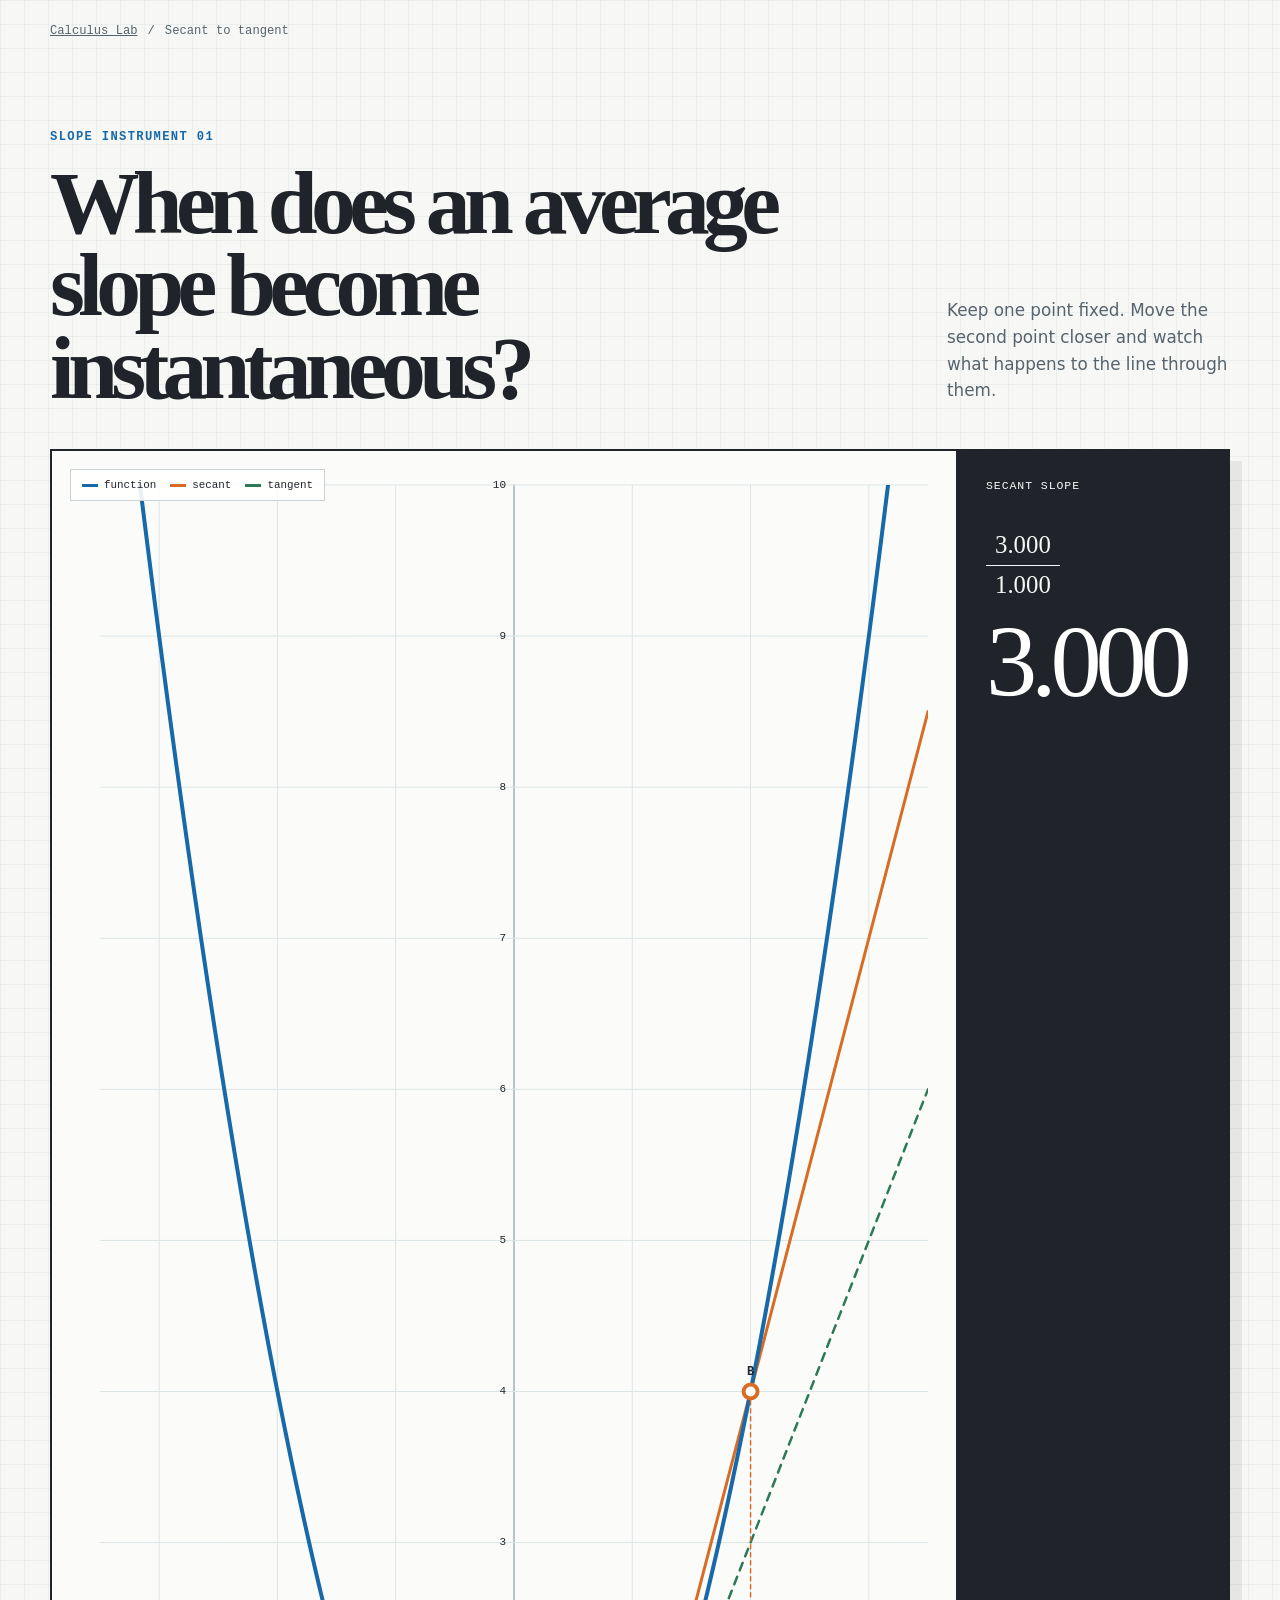
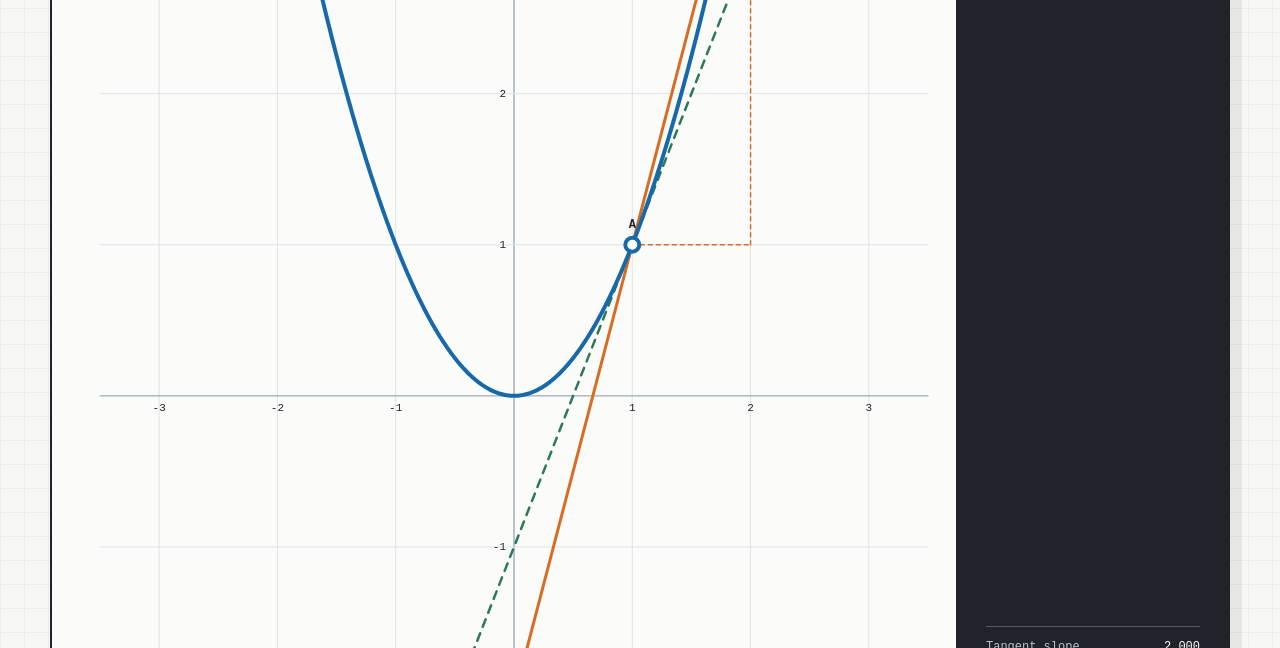
==== demos/secant-to-tangent/index.html @ 3c418625 "Add secant-to-tangent calculus demo" ====
<!doctype html>
<html lang="en">
  <head>
    <meta charset="utf-8">
    <meta name="viewport" content="width=device-width, initial-scale=1">
    <meta
      name="description"
      content="Explore how a secant slope approaches a tangent slope."
    >
    <title>From secant to tangent · Calculus Lab</title>
    <link rel="stylesheet" href="../../styles.css">
    <link rel="stylesheet" href="./demo.css">
    <script src="./demo.js" defer></script>
  </head>
  <body>
    <main class="lab-shell">
      <nav class="lab-nav" aria-label="Breadcrumb">
        <a href="../../">Calculus Lab</a>
        <span aria-hidden="true">/</span>
        <span>Secant to tangent</span>
      </nav>

      <header class="lab-header">
        <div>
          <p class="eyebrow">Slope instrument 01</p>
          <h1>When does an average slope become instantaneous?</h1>
        </div>
        <p>
          Keep one point fixed. Move the second point closer and watch what
          happens to the line through them.
        </p>
      </header>

      <section class="instrument" aria-label="Interactive secant slope graph">
        <div class="graph-panel">
          <canvas
            id="graph"
            role="img"
            aria-label="A coordinate graph showing a function, two points, a secant line, and a tangent line."
          ></canvas>
          <div class="graph-legend" aria-hidden="true">
            <span><i class="function-key"></i> function</span>
            <span><i class="secant-key"></i> secant</span>
            <span><i class="tangent-key"></i> tangent</span>
          </div>
        </div>

        <div class="readout-panel">
          <p class="readout-label">Secant slope</p>
          <div class="slope-fraction" aria-hidden="true">
            <span id="delta-y">Δy</span>
            <span id="delta-x">Δx</span>
          </div>
          <output id="secant-slope" class="slope-value" aria-live="polite">—</output>
          <dl class="measurements">
            <div>
              <dt>Tangent slope</dt>
              <dd id="tangent-slope">—</dd>
            </div>
            <div>
              <dt>Difference</dt>
              <dd id="slope-difference">—</dd>
            </div>
          </dl>
        </div>
      </section>

      <section class="controls" aria-labelledby="controls-heading">
        <div class="section-heading">
          <h2 id="controls-heading">Controls</h2>
          <button id="guidance-toggle" class="text-button" type="button" aria-pressed="false">
            Hide guidance
          </button>
        </div>

        <div class="control-grid">
          <label class="field">
            <span>Function</span>
            <select id="function-select">
              <option value="quadratic">f(x) = x²</option>
              <option value="cubic">f(x) = x³ − x</option>
              <option value="sine">f(x) = sin(x)</option>
            </select>
          </label>

          <label class="field range-field">
            <span>
              Fixed point
              <output id="fixed-point-value" for="fixed-point">a = 1.00</output>
            </span>
            <input id="fixed-point" type="range" min="-1.5" max="1.5" step="0.05" value="1">
          </label>

          <label class="field range-field">
            <span>
              Point separation
              <output id="gap-value" for="gap">Δx = 1.00</output>
            </span>
            <input id="gap" type="range" min="0.05" max="1" step="0.05" value="1">
          </label>

          <fieldset class="field side-field">
            <legend>Approach from</legend>
            <div class="segmented-control">
              <label>
                <input type="radio" name="side" value="-1">
                <span>Left</span>
              </label>
              <label>
                <input type="radio" name="side" value="1" checked>
                <span>Right</span>
              </label>
            </div>
          </fieldset>
        </div>
      </section>

      <section id="guidance" class="guidance" aria-labelledby="guidance-heading">
        <div class="section-heading">
          <h2 id="guidance-heading">What should I notice?</h2>
        </div>
        <div class="guidance-grid">
          <article>
            <span class="prompt-mark" aria-hidden="true">?</span>
            <h3>Predict first</h3>
            <p>
              Before moving the points together, will the secant slope increase,
              decrease, or stay unchanged?
            </p>
          </article>
          <article>
            <span class="prompt-mark" aria-hidden="true">→</span>
            <h3>Track the difference</h3>
            <p>
              Move <strong>Δx</strong> toward zero. Compare the orange secant
              slope with the green tangent slope.
            </p>
          </article>
          <article>
            <span class="prompt-mark" aria-hidden="true">±</span>
            <h3>Try both sides</h3>
            <p>
              Does approaching from the left lead to the same slope as
              approaching from the right?
            </p>
          </article>
        </div>
      </section>

      <section class="paper-prompt" aria-labelledby="paper-heading">
        <p class="eyebrow">Take it to paper</p>
        <h2 id="paper-heading">
          Write the secant slope using
          <span id="paper-function">f(x) = x²</span>.
        </h2>
        <p>
          Simplify the expression, then describe what value it approaches as
          Δx approaches zero.
        </p>
      </section>

      <noscript>
        <p class="noscript-note">
          This demonstration requires JavaScript. On paper, choose two points
          \(a\) and \(a+h\), calculate
          \([f(a+h)-f(a)]/h\), and examine the result as \(h\) gets closer to
          zero.
        </p>
      </noscript>
    </main>
  </body>
</html>
---- styles.css ----
:root {
  color-scheme: light;
  --graphite: #20242a;
  --paper: #f7f8f5;
  --paper-bright: #ffffff;
  --grid: #c9d4d8;
  --function-blue: #1769aa;
  --muted: #57636d;
  --display: "Cambria Math", Cambria, Georgia, serif;
  --body: Aptos, "Segoe UI", system-ui, sans-serif;
  --mono: "Cascadia Mono", "SFMono-Regular", Consolas, monospace;
  font-family: var(--body);
  color: var(--graphite);
  background: var(--paper);
}

* {
  box-sizing: border-box;
}

body {
  min-height: 100vh;
  margin: 0;
  background:
    linear-gradient(rgba(201, 212, 216, 0.27) 1px, transparent 1px),
    linear-gradient(90deg, rgba(201, 212, 216, 0.27) 1px, transparent 1px),
    var(--paper);
  background-size: 24px 24px;
}

a {
  color: inherit;
}

.site-shell {
  width: min(1040px, calc(100% - 40px));
  margin: 0 auto;
  padding: clamp(64px, 12vh, 124px) 0 72px;
}

.site-header {
  display: grid;
  grid-template-columns: minmax(0, 1.3fr) minmax(260px, 0.7fr);
  gap: 48px;
  align-items: end;
  margin-bottom: clamp(72px, 12vw, 128px);
}

.eyebrow {
  grid-column: 1 / -1;
  margin: 0 0 -22px;
  color: var(--function-blue);
  font-family: var(--mono);
  font-size: 0.76rem;
  font-weight: 700;
  letter-spacing: 0.11em;
  text-transform: uppercase;
}

h1,
h2,
p {
  margin-top: 0;
}

h1 {
  margin-bottom: 0;
  font-family: var(--display);
  font-size: clamp(4.5rem, 13vw, 9.5rem);
  font-weight: 600;
  line-height: 0.73;
  letter-spacing: -0.075em;
}

.intro {
  max-width: 390px;
  margin-bottom: 0;
  padding-bottom: 8px;
  color: var(--muted);
  font-size: clamp(1.08rem, 2.1vw, 1.3rem);
  line-height: 1.55;
}

.demo-index {
  border-top: 2px solid var(--graphite);
}

.section-heading {
  display: flex;
  justify-content: space-between;
  gap: 24px;
  padding: 18px 0 22px;
}

.section-heading h2,
.section-heading p {
  margin-bottom: 0;
  font-family: var(--mono);
  font-size: 0.76rem;
  letter-spacing: 0.08em;
  text-transform: uppercase;
}

.section-heading p {
  color: var(--muted);
  letter-spacing: 0;
  text-transform: none;
}

.demo-card {
  display: grid;
  grid-template-columns: 64px 1fr auto;
  gap: 24px;
  align-items: center;
  padding: clamp(24px, 5vw, 48px) 0;
  border-top: 1px solid var(--grid);
  border-bottom: 1px solid var(--grid);
  text-decoration: none;
  transition:
    color 160ms ease,
    padding 160ms ease;
}

.demo-card:hover {
  padding-right: 12px;
  color: var(--function-blue);
}

.demo-card:focus-visible {
  outline: 3px solid var(--function-blue);
  outline-offset: 8px;
}

.demo-number {
  align-self: start;
  padding-top: 7px;
  color: var(--function-blue);
  font-family: var(--mono);
  font-size: 0.8rem;
}

.demo-copy {
  display: grid;
  gap: 8px;
}

.demo-copy strong {
  font-family: var(--display);
  font-size: clamp(1.8rem, 4.4vw, 3.4rem);
  font-weight: 600;
  line-height: 1;
  letter-spacing: -0.035em;
}

.demo-copy span {
  color: var(--muted);
  line-height: 1.5;
}

.demo-arrow {
  font-family: var(--mono);
  font-size: 1.5rem;
}

@media (max-width: 680px) {
  .site-header {
    grid-template-columns: 1fr;
    gap: 28px;
  }

  .eyebrow {
    margin-bottom: -8px;
  }

  h1 {
    line-height: 0.8;
  }

  .demo-card {
    grid-template-columns: 36px 1fr auto;
    gap: 12px;
  }
}

@media (prefers-reduced-motion: reduce) {
  *,
  *::before,
  *::after {
    scroll-behavior: auto !important;
    transition-duration: 0.01ms !important;
  }
}
---- demos/secant-to-tangent/demo.css ----
:root {
  --secant-orange: #d96c24;
  --tangent-green: #2b7a55;
  --soft-blue: #e8f1f7;
}

.lab-shell {
  width: min(1180px, calc(100% - 32px));
  margin: 0 auto;
  padding: 24px 0 80px;
}

.lab-nav {
  display: flex;
  gap: 10px;
  margin-bottom: clamp(52px, 8vw, 92px);
  color: var(--muted);
  font-family: var(--mono);
  font-size: 0.76rem;
}

.lab-nav a:hover {
  color: var(--function-blue);
}

.lab-nav a:focus-visible,
button:focus-visible,
select:focus-visible,
input:focus-visible {
  outline: 3px solid var(--function-blue);
  outline-offset: 3px;
}

.lab-header {
  display: grid;
  grid-template-columns: minmax(0, 1.5fr) minmax(260px, 0.5fr);
  gap: 48px;
  align-items: end;
  margin-bottom: 40px;
}

.lab-header .eyebrow {
  display: block;
  margin: 0 0 18px;
}

.lab-header h1 {
  max-width: 850px;
  font-size: clamp(3rem, 7vw, 6.4rem);
  line-height: 0.92;
}

.lab-header > p {
  max-width: 360px;
  margin-bottom: 5px;
  color: var(--muted);
  font-size: 1.05rem;
  line-height: 1.6;
}

.instrument {
  display: grid;
  grid-template-columns: minmax(0, 1fr) 270px;
  min-height: 570px;
  border: 2px solid var(--graphite);
  background: var(--paper-bright);
  box-shadow: 12px 12px 0 rgba(32, 36, 42, 0.08);
}

.graph-panel {
  position: relative;
  min-width: 0;
  min-height: 480px;
  overflow: hidden;
  border-right: 2px solid var(--graphite);
  background: #fbfcfa;
}

#graph {
  display: block;
  width: 100%;
  height: 100%;
  min-height: 570px;
}

.graph-legend {
  position: absolute;
  top: 18px;
  left: 18px;
  display: flex;
  flex-wrap: wrap;
  gap: 14px;
  padding: 9px 11px;
  border: 1px solid var(--grid);
  background: rgba(255, 255, 255, 0.9);
  font-family: var(--mono);
  font-size: 0.68rem;
}

.graph-legend span {
  display: flex;
  gap: 6px;
  align-items: center;
}

.graph-legend i {
  width: 16px;
  height: 3px;
}

.function-key {
  background: var(--function-blue);
}

.secant-key {
  background: var(--secant-orange);
}

.tangent-key {
  background: var(--tangent-green);
}

.readout-panel {
  display: flex;
  flex-direction: column;
  padding: 28px;
  color: var(--paper);
  background: var(--graphite);
}

.readout-label {
  margin-bottom: 38px;
  font-family: var(--mono);
  font-size: 0.72rem;
  letter-spacing: 0.08em;
  text-transform: uppercase;
}

.slope-fraction {
  display: grid;
  align-self: start;
  margin-bottom: 12px;
  font-family: var(--display);
  font-size: 1.55rem;
  line-height: 1.25;
  text-align: center;
}

.slope-fraction span:first-child {
  padding: 0 9px 4px;
  border-bottom: 1px solid currentColor;
}

.slope-fraction span:last-child {
  padding-top: 4px;
}

.slope-value {
  display: block;
  margin-bottom: auto;
  color: #fff;
  font-family: var(--display);
  font-size: clamp(4.2rem, 8vw, 7rem);
  font-variant-numeric: tabular-nums;
  line-height: 0.95;
  letter-spacing: -0.06em;
}

.measurements {
  margin: 40px 0 0;
}

.measurements div {
  display: flex;
  justify-content: space-between;
  gap: 20px;
  padding: 13px 0;
  border-top: 1px solid rgba(255, 255, 255, 0.25);
}

.measurements dt,
.measurements dd {
  margin: 0;
  font-family: var(--mono);
  font-size: 0.75rem;
}

.measurements dt {
  color: #b9c2c8;
}

.measurements dd {
  color: #fff;
  font-variant-numeric: tabular-nums;
}

.controls,
.guidance {
  margin-top: 64px;
}

.controls .section-heading,
.guidance .section-heading {
  border-top: 2px solid var(--graphite);
}

.text-button {
  padding: 0;
  border: 0;
  color: var(--function-blue);
  background: transparent;
  font: inherit;
  font-size: 0.85rem;
  text-decoration: underline;
  text-underline-offset: 4px;
  cursor: pointer;
}

.control-grid {
  display: grid;
  grid-template-columns: repeat(2, minmax(0, 1fr));
  gap: 1px;
  border: 1px solid var(--grid);
  background: var(--grid);
}

.field {
  display: grid;
  gap: 16px;
  min-width: 0;
  margin: 0;
  padding: 24px;
  border: 0;
  background: rgba(255, 255, 255, 0.9);
}

.field > span,
.field legend {
  width: 100%;
  padding: 0;
  font-family: var(--mono);
  font-size: 0.74rem;
  font-weight: 700;
  letter-spacing: 0.04em;
}

.range-field > span {
  display: flex;
  justify-content: space-between;
  gap: 12px;
}

.field output {
  color: var(--function-blue);
  font-variant-numeric: tabular-nums;
}

select {
  width: 100%;
  padding: 12px 38px 12px 12px;
  border: 1px solid #9cabb3;
  border-radius: 0;
  color: var(--graphite);
  background: var(--paper-bright);
  font: inherit;
}

input[type="range"] {
  width: 100%;
  height: 28px;
  margin: 0;
  accent-color: var(--function-blue);
  cursor: ew-resize;
}

.segmented-control {
  display: grid;
  grid-template-columns: 1fr 1fr;
  border: 1px solid #9cabb3;
}

.segmented-control label {
  position: relative;
  cursor: pointer;
}

.segmented-control label + label {
  border-left: 1px solid #9cabb3;
}

.segmented-control input {
  position: absolute;
  inset: 0;
  opacity: 0;
}

.segmented-control span {
  display: block;
  padding: 11px;
  text-align: center;
}

.segmented-control input:checked + span {
  color: #fff;
  background: var(--function-blue);
}

.segmented-control input:focus-visible + span {
  outline: 3px solid var(--function-blue);
  outline-offset: 3px;
}

.guidance[hidden] {
  display: none;
}

.guidance-grid {
  display: grid;
  grid-template-columns: repeat(3, 1fr);
  gap: 1px;
  border: 1px solid var(--grid);
  background: var(--grid);
}

.guidance article {
  position: relative;
  min-height: 230px;
  padding: 28px;
  overflow: hidden;
  background: rgba(255, 255, 255, 0.92);
}

.guidance h3 {
  margin: 74px 0 12px;
  font-family: var(--display);
  font-size: 1.45rem;
}

.guidance p {
  margin-bottom: 0;
  color: var(--muted);
  line-height: 1.55;
}

.prompt-mark {
  position: absolute;
  top: 12px;
  right: 22px;
  color: var(--soft-blue);
  font-family: var(--display);
  font-size: 6.5rem;
  font-weight: 700;
  line-height: 1;
  pointer-events: none;
}

.paper-prompt {
  margin-top: 72px;
  padding: clamp(32px, 6vw, 64px);
  border-left: 8px solid var(--function-blue);
  background: var(--soft-blue);
}

.paper-prompt .eyebrow {
  display: block;
  margin: 0 0 16px;
}

.paper-prompt h2 {
  max-width: 800px;
  margin-bottom: 18px;
  font-family: var(--display);
  font-size: clamp(2rem, 4.5vw, 3.8rem);
  font-weight: 600;
  line-height: 1.08;
  letter-spacing: -0.035em;
}

.paper-prompt > p:last-child {
  max-width: 650px;
  margin-bottom: 0;
  color: var(--muted);
  line-height: 1.6;
}

.noscript-note {
  padding: 20px;
  border: 2px solid var(--secant-orange);
  background: #fff;
}

@media (max-width: 860px) {
  .lab-header {
    grid-template-columns: 1fr;
    gap: 20px;
  }

  .instrument {
    grid-template-columns: 1fr;
  }

  .graph-panel {
    border-right: 0;
    border-bottom: 2px solid var(--graphite);
  }

  #graph {
    min-height: 470px;
  }

  .readout-panel {
    display: grid;
    grid-template-columns: auto 1fr;
    column-gap: 24px;
  }

  .readout-label {
    grid-column: 1 / -1;
    margin-bottom: 20px;
  }

  .slope-value {
    margin-bottom: 0;
  }

  .measurements {
    align-self: end;
    margin: 0;
  }
}

@media (max-width: 650px) {
  .lab-shell {
    width: min(100% - 20px, 1180px);
  }

  .instrument {
    min-height: 0;
    box-shadow: 6px 6px 0 rgba(32, 36, 42, 0.08);
  }

  .graph-panel {
    min-height: 390px;
  }

  #graph {
    min-height: 390px;
  }

  .readout-panel {
    display: flex;
  }

  .slope-value {
    margin-bottom: 30px;
  }

  .control-grid,
  .guidance-grid {
    grid-template-columns: 1fr;
  }

  .guidance article {
    min-height: 190px;
  }
}

@media (prefers-reduced-motion: reduce) {
  *,
  *::before,
  *::after {
    scroll-behavior: auto !important;
    transition-duration: 0.01ms !important;
  }
}
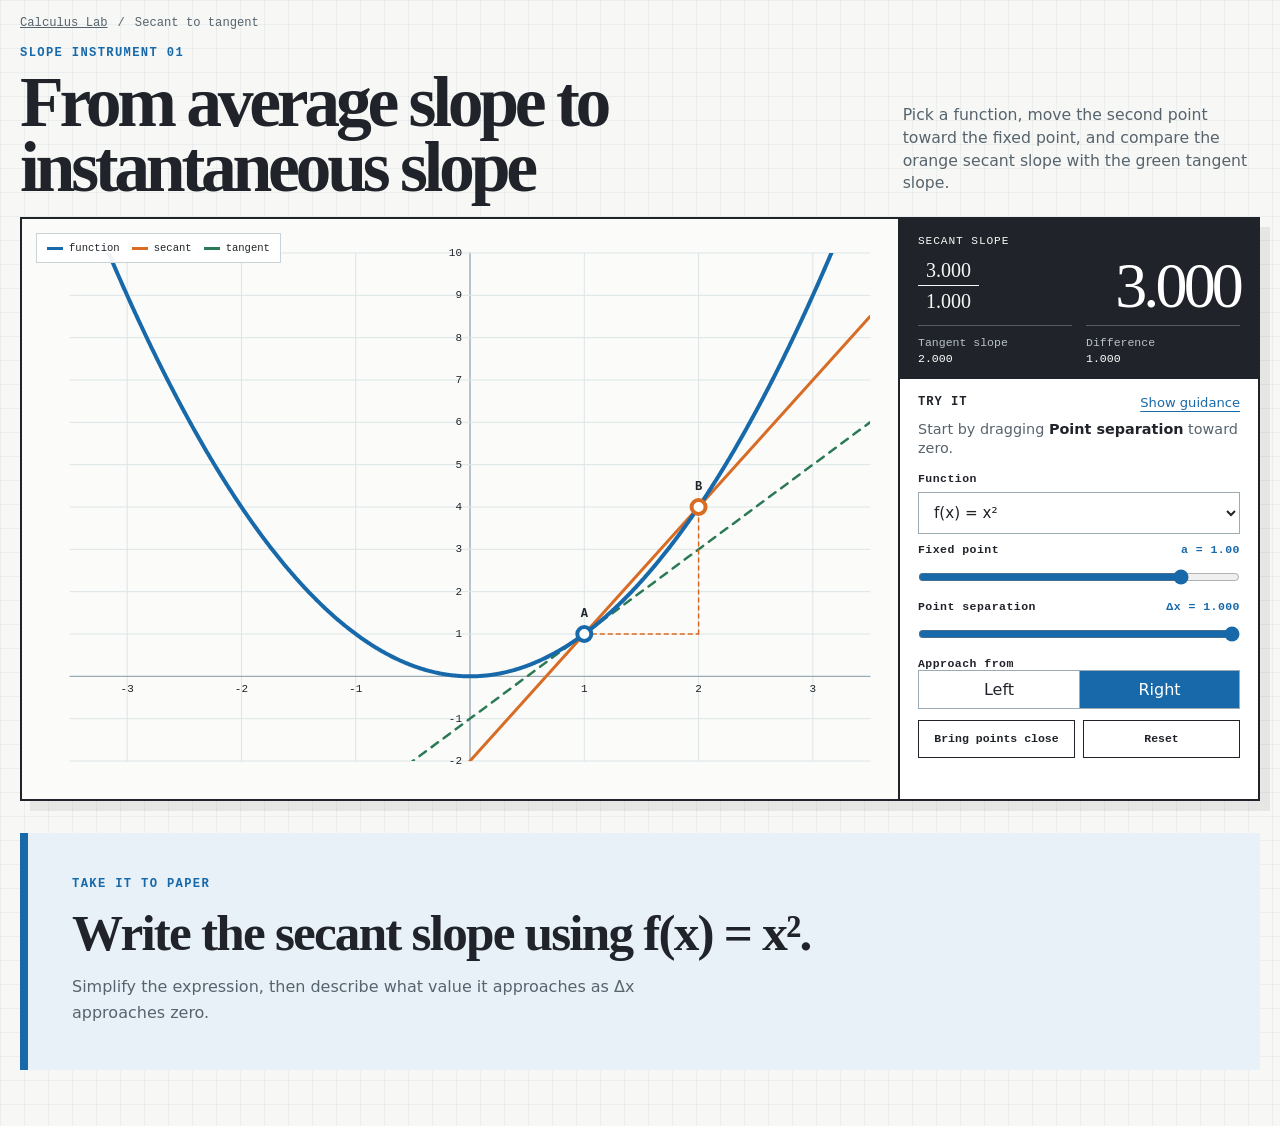
==== commit d0b745d9: "Improve calculus demo layout" ====
--- a/demos/secant-to-tangent/index.html
+++ b/demos/secant-to-tangent/index.html
@@ -23,11 +23,11 @@
       <header class="lab-header">
         <div>
           <p class="eyebrow">Slope instrument 01</p>
-          <h1>When does an average slope become instantaneous?</h1>
+          <h1>From average slope to instantaneous slope</h1>
         </div>
         <p>
-          Keep one point fixed. Move the second point closer and watch what
-          happens to the line through them.
+          Pick a function, move the second point toward the fixed point, and
+          compare the orange secant slope with the green tangent slope.
         </p>
       </header>
 
@@ -45,77 +45,114 @@
           </div>
         </div>
 
-        <div class="readout-panel">
-          <p class="readout-label">Secant slope</p>
-          <div class="slope-fraction" aria-hidden="true">
-            <span id="delta-y">Δy</span>
-            <span id="delta-x">Δx</span>
+        <aside class="work-panel" aria-label="Slope controls and readout">
+          <div class="readout-panel">
+            <p class="readout-label">Secant slope</p>
+            <div class="slope-fraction" aria-hidden="true">
+              <span id="delta-y">Δy</span>
+              <span id="delta-x">Δx</span>
+            </div>
+            <output id="secant-slope" class="slope-value" aria-live="polite">—</output>
+            <dl class="measurements">
+              <div>
+                <dt>Tangent slope</dt>
+                <dd id="tangent-slope">—</dd>
+              </div>
+              <div>
+                <dt>Difference</dt>
+                <dd id="slope-difference">—</dd>
+              </div>
+            </dl>
           </div>
-          <output id="secant-slope" class="slope-value" aria-live="polite">—</output>
-          <dl class="measurements">
-            <div>
-              <dt>Tangent slope</dt>
-              <dd id="tangent-slope">—</dd>
+
+          <section class="controls" aria-labelledby="controls-heading">
+            <div class="section-heading">
+              <h2 id="controls-heading">Try it</h2>
+              <button
+                id="guidance-toggle"
+                class="text-button"
+                type="button"
+                aria-controls="guidance"
+                aria-expanded="false"
+              >
+                Show guidance
+              </button>
             </div>
-            <div>
-              <dt>Difference</dt>
-              <dd id="slope-difference">—</dd>
+
+            <p class="control-hint">
+              Start by dragging <strong>Point separation</strong> toward zero.
+            </p>
+
+            <div class="control-grid">
+              <label class="field">
+                <span>Function</span>
+                <select id="function-select">
+                  <option value="quadratic">f(x) = x²</option>
+                  <option value="cubic">f(x) = x³ − x</option>
+                  <option value="sine">f(x) = sin(x)</option>
+                </select>
+              </label>
+
+              <label class="field range-field">
+                <span>
+                  Fixed point
+                  <output id="fixed-point-value" for="fixed-point">a = 1.00</output>
+                </span>
+                <input
+                  id="fixed-point"
+                  type="range"
+                  min="-1.5"
+                  max="1.5"
+                  step="0.05"
+                  value="1"
+                  aria-label="Fixed point x-coordinate"
+                >
+              </label>
+
+              <label class="field range-field">
+                <span>
+                  Point separation
+                  <output id="gap-value" for="gap">Δx = 1.00</output>
+                </span>
+                <input
+                  id="gap"
+                  type="range"
+                  min="0.05"
+                  max="1"
+                  step="0.05"
+                  value="1"
+                  aria-label="Point separation delta x"
+                >
+              </label>
+
+              <fieldset class="field side-field">
+                <legend>Approach from</legend>
+                <div class="segmented-control">
+                  <label>
+                    <input type="radio" name="side" value="-1">
+                    <span>Left</span>
+                  </label>
+                  <label>
+                    <input type="radio" name="side" value="1" checked>
+                    <span>Right</span>
+                  </label>
+                </div>
+              </fieldset>
+
+              <div class="quick-actions" aria-label="Helpful actions">
+                <button id="close-gap" class="secondary-button" type="button">
+                  Bring points close
+                </button>
+                <button id="reset-demo" class="secondary-button" type="button">
+                  Reset
+                </button>
+              </div>
             </div>
-          </dl>
-        </div>
+          </section>
+        </aside>
       </section>
 
-      <section class="controls" aria-labelledby="controls-heading">
-        <div class="section-heading">
-          <h2 id="controls-heading">Controls</h2>
-          <button id="guidance-toggle" class="text-button" type="button" aria-pressed="false">
-            Hide guidance
-          </button>
-        </div>
-
-        <div class="control-grid">
-          <label class="field">
-            <span>Function</span>
-            <select id="function-select">
-              <option value="quadratic">f(x) = x²</option>
-              <option value="cubic">f(x) = x³ − x</option>
-              <option value="sine">f(x) = sin(x)</option>
-            </select>
-          </label>
-
-          <label class="field range-field">
-            <span>
-              Fixed point
-              <output id="fixed-point-value" for="fixed-point">a = 1.00</output>
-            </span>
-            <input id="fixed-point" type="range" min="-1.5" max="1.5" step="0.05" value="1">
-          </label>
-
-          <label class="field range-field">
-            <span>
-              Point separation
-              <output id="gap-value" for="gap">Δx = 1.00</output>
-            </span>
-            <input id="gap" type="range" min="0.05" max="1" step="0.05" value="1">
-          </label>
-
-          <fieldset class="field side-field">
-            <legend>Approach from</legend>
-            <div class="segmented-control">
-              <label>
-                <input type="radio" name="side" value="-1">
-                <span>Left</span>
-              </label>
-              <label>
-                <input type="radio" name="side" value="1" checked>
-                <span>Right</span>
-              </label>
-            </div>
-          </fieldset>
-        </div>
-      </section>
-
-      <section id="guidance" class="guidance" aria-labelledby="guidance-heading">
+      <section id="guidance" class="guidance" aria-labelledby="guidance-heading" hidden>
         <div class="section-heading">
           <h2 id="guidance-heading">What should I notice?</h2>
         </div>
--- a/demos/secant-to-tangent/demo.css
+++ b/demos/secant-to-tangent/demo.css
@@ -2,18 +2,19 @@
   --secant-orange: #d96c24;
   --tangent-green: #2b7a55;
   --soft-blue: #e8f1f7;
+  --stage-height: clamp(440px, calc(100vh - 205px), 580px);
 }
 
 .lab-shell {
-  width: min(1180px, calc(100% - 32px));
+  width: min(1240px, calc(100% - 28px));
   margin: 0 auto;
-  padding: 24px 0 80px;
+  padding: 16px 0 56px;
 }
 
 .lab-nav {
   display: flex;
   gap: 10px;
-  margin-bottom: clamp(52px, 8vw, 92px);
+  margin-bottom: 16px;
   color: var(--muted);
   font-family: var(--mono);
   font-size: 0.76rem;
@@ -33,46 +34,46 @@
 
 .lab-header {
   display: grid;
-  grid-template-columns: minmax(0, 1.5fr) minmax(260px, 0.5fr);
-  gap: 48px;
+  grid-template-columns: minmax(0, 1fr) minmax(270px, 0.42fr);
+  gap: 32px;
   align-items: end;
-  margin-bottom: 40px;
+  margin-bottom: 18px;
 }
 
 .lab-header .eyebrow {
   display: block;
-  margin: 0 0 18px;
+  margin: 0 0 10px;
 }
 
 .lab-header h1 {
-  max-width: 850px;
-  font-size: clamp(3rem, 7vw, 6.4rem);
-  line-height: 0.92;
+  max-width: 880px;
+  font-size: clamp(2.6rem, 5.6vw, 5.2rem);
+  line-height: 0.9;
+  letter-spacing: -0.06em;
 }
 
 .lab-header > p {
-  max-width: 360px;
-  margin-bottom: 5px;
+  max-width: 410px;
+  margin-bottom: 4px;
   color: var(--muted);
-  font-size: 1.05rem;
-  line-height: 1.6;
+  font-size: 0.98rem;
+  line-height: 1.45;
 }
 
 .instrument {
   display: grid;
-  grid-template-columns: minmax(0, 1fr) 270px;
-  min-height: 570px;
+  grid-template-columns: minmax(0, 1fr) minmax(312px, 360px);
+  min-height: var(--stage-height);
   border: 2px solid var(--graphite);
   background: var(--paper-bright);
-  box-shadow: 12px 12px 0 rgba(32, 36, 42, 0.08);
+  box-shadow: 10px 10px 0 rgba(32, 36, 42, 0.08);
 }
 
 .graph-panel {
   position: relative;
   min-width: 0;
-  min-height: 480px;
+  min-height: var(--stage-height);
   overflow: hidden;
-  border-right: 2px solid var(--graphite);
   background: #fbfcfa;
 }
 
@@ -80,21 +81,21 @@
   display: block;
   width: 100%;
   height: 100%;
-  min-height: 570px;
+  min-height: var(--stage-height);
 }
 
 .graph-legend {
   position: absolute;
-  top: 18px;
-  left: 18px;
+  top: 14px;
+  left: 14px;
   display: flex;
   flex-wrap: wrap;
-  gap: 14px;
-  padding: 9px 11px;
+  gap: 12px;
+  padding: 8px 10px;
   border: 1px solid var(--grid);
-  background: rgba(255, 255, 255, 0.9);
+  background: rgba(255, 255, 255, 0.92);
   font-family: var(--mono);
-  font-size: 0.68rem;
+  font-size: 0.66rem;
 }
 
 .graph-legend span {
@@ -120,61 +121,81 @@
   background: var(--tangent-green);
 }
 
+.work-panel {
+  display: grid;
+  grid-template-rows: auto 1fr;
+  min-width: 0;
+  border-left: 2px solid var(--graphite);
+  background: var(--paper-bright);
+}
+
 .readout-panel {
-  display: flex;
-  flex-direction: column;
-  padding: 28px;
+  display: grid;
+  grid-template-areas:
+    "label label"
+    "fraction value"
+    "measurements measurements";
+  grid-template-columns: auto minmax(0, 1fr);
+  column-gap: 16px;
+  row-gap: 10px;
+  padding: 16px 18px 14px;
   color: var(--paper);
   background: var(--graphite);
 }
 
 .readout-label {
-  margin-bottom: 38px;
+  grid-area: label;
+  margin: 0;
   font-family: var(--mono);
-  font-size: 0.72rem;
+  font-size: 0.7rem;
   letter-spacing: 0.08em;
   text-transform: uppercase;
 }
 
 .slope-fraction {
   display: grid;
-  align-self: start;
-  margin-bottom: 12px;
+  grid-area: fraction;
+  align-self: center;
   font-family: var(--display);
-  font-size: 1.55rem;
-  line-height: 1.25;
+  font-size: 1.25rem;
+  line-height: 1.2;
   text-align: center;
 }
 
 .slope-fraction span:first-child {
-  padding: 0 9px 4px;
+  padding: 0 8px 3px;
   border-bottom: 1px solid currentColor;
 }
 
 .slope-fraction span:last-child {
-  padding-top: 4px;
+  padding-top: 3px;
 }
 
 .slope-value {
   display: block;
-  margin-bottom: auto;
+  grid-area: value;
+  align-self: center;
+  justify-self: end;
   color: #fff;
   font-family: var(--display);
-  font-size: clamp(4.2rem, 8vw, 7rem);
+  font-size: clamp(3.15rem, 5vw, 4.8rem);
   font-variant-numeric: tabular-nums;
-  line-height: 0.95;
+  line-height: 0.9;
   letter-spacing: -0.06em;
 }
 
 .measurements {
-  margin: 40px 0 0;
+  display: grid;
+  grid-area: measurements;
+  grid-template-columns: 1fr 1fr;
+  gap: 14px;
+  margin: 0;
 }
 
 .measurements div {
-  display: flex;
-  justify-content: space-between;
-  gap: 20px;
-  padding: 13px 0;
+  display: grid;
+  gap: 3px;
+  padding-top: 10px;
   border-top: 1px solid rgba(255, 255, 255, 0.25);
 }
 
@@ -182,7 +203,7 @@
 .measurements dd {
   margin: 0;
   font-family: var(--mono);
-  font-size: 0.75rem;
+  font-size: 0.72rem;
 }
 
 .measurements dt {
@@ -194,14 +215,15 @@
   font-variant-numeric: tabular-nums;
 }
 
-.controls,
-.guidance {
-  margin-top: 64px;
-}
-
-.controls .section-heading,
-.guidance .section-heading {
-  border-top: 2px solid var(--graphite);
+.controls {
+  margin: 0;
+  padding: 16px 18px 18px;
+  background: var(--paper-bright);
+}
+
+.controls .section-heading {
+  align-items: center;
+  padding: 0 0 10px;
 }
 
 .text-button {
@@ -210,28 +232,37 @@
   color: var(--function-blue);
   background: transparent;
   font: inherit;
-  font-size: 0.85rem;
+  font-size: 0.82rem;
   text-decoration: underline;
   text-underline-offset: 4px;
   cursor: pointer;
 }
 
+.control-hint {
+  margin: 0 0 13px;
+  color: var(--muted);
+  font-size: 0.9rem;
+  line-height: 1.35;
+}
+
+.control-hint strong {
+  color: var(--graphite);
+}
+
 .control-grid {
   display: grid;
-  grid-template-columns: repeat(2, minmax(0, 1fr));
-  gap: 1px;
-  border: 1px solid var(--grid);
-  background: var(--grid);
+  grid-template-columns: 1fr;
+  gap: 9px;
 }
 
 .field {
   display: grid;
-  gap: 16px;
+  gap: 7px;
   min-width: 0;
   margin: 0;
-  padding: 24px;
+  padding: 0;
   border: 0;
-  background: rgba(255, 255, 255, 0.9);
+  background: transparent;
 }
 
 .field > span,
@@ -239,7 +270,7 @@
   width: 100%;
   padding: 0;
   font-family: var(--mono);
-  font-size: 0.74rem;
+  font-size: 0.72rem;
   font-weight: 700;
   letter-spacing: 0.04em;
 }
@@ -257,12 +288,13 @@
 
 select {
   width: 100%;
-  padding: 12px 38px 12px 12px;
+  padding: 10px 34px 10px 11px;
   border: 1px solid #9cabb3;
   border-radius: 0;
   color: var(--graphite);
   background: var(--paper-bright);
   font: inherit;
+  font-size: 0.95rem;
 }
 
 input[type="range"] {
@@ -296,7 +328,8 @@
 
 .segmented-control span {
   display: block;
-  padding: 11px;
+  min-height: 36px;
+  padding: 9px 10px;
   text-align: center;
 }
 
@@ -310,8 +343,43 @@
   outline-offset: 3px;
 }
 
+.quick-actions {
+  display: grid;
+  grid-template-columns: 1fr 1fr;
+  gap: 8px;
+  margin-top: 2px;
+}
+
+.secondary-button {
+  min-height: 38px;
+  padding: 8px 10px;
+  border: 1px solid var(--graphite);
+  color: var(--graphite);
+  background: var(--paper-bright);
+  font-family: var(--mono);
+  font-size: 0.72rem;
+  font-weight: 700;
+  cursor: pointer;
+  transition:
+    color 160ms ease,
+    background 160ms ease;
+}
+
+.secondary-button:hover {
+  color: #fff;
+  background: var(--graphite);
+}
+
 .guidance[hidden] {
   display: none;
+}
+
+.guidance {
+  margin-top: 28px;
+}
+
+.guidance .section-heading {
+  border-top: 2px solid var(--graphite);
 }
 
 .guidance-grid {
@@ -324,53 +392,53 @@
 
 .guidance article {
   position: relative;
-  min-height: 230px;
-  padding: 28px;
+  min-height: 180px;
+  padding: 22px;
   overflow: hidden;
   background: rgba(255, 255, 255, 0.92);
 }
 
 .guidance h3 {
-  margin: 74px 0 12px;
+  margin: 52px 0 10px;
   font-family: var(--display);
-  font-size: 1.45rem;
+  font-size: 1.35rem;
 }
 
 .guidance p {
   margin-bottom: 0;
   color: var(--muted);
-  line-height: 1.55;
+  line-height: 1.5;
 }
 
 .prompt-mark {
   position: absolute;
-  top: 12px;
-  right: 22px;
+  top: 8px;
+  right: 18px;
   color: var(--soft-blue);
   font-family: var(--display);
-  font-size: 6.5rem;
+  font-size: 5.4rem;
   font-weight: 700;
   line-height: 1;
   pointer-events: none;
 }
 
 .paper-prompt {
-  margin-top: 72px;
-  padding: clamp(32px, 6vw, 64px);
+  margin-top: 32px;
+  padding: clamp(26px, 4vw, 44px);
   border-left: 8px solid var(--function-blue);
   background: var(--soft-blue);
 }
 
 .paper-prompt .eyebrow {
   display: block;
-  margin: 0 0 16px;
+  margin: 0 0 14px;
 }
 
 .paper-prompt h2 {
-  max-width: 800px;
-  margin-bottom: 18px;
+  max-width: 760px;
+  margin-bottom: 14px;
   font-family: var(--display);
-  font-size: clamp(2rem, 4.5vw, 3.8rem);
+  font-size: clamp(1.8rem, 4vw, 3.3rem);
   font-weight: 600;
   line-height: 1.08;
   letter-spacing: -0.035em;
@@ -389,79 +457,170 @@
   background: #fff;
 }
 
-@media (max-width: 860px) {
+@media (min-width: 981px) and (max-height: 820px) {
+  :root {
+    --stage-height: clamp(420px, calc(100vh - 190px), 560px);
+  }
+
+  .lab-shell {
+    padding-top: 12px;
+  }
+
+  .lab-nav {
+    margin-bottom: 10px;
+  }
+
+  .lab-header {
+    margin-bottom: 14px;
+  }
+
+  .lab-header .eyebrow {
+    margin-bottom: 8px;
+  }
+
+  .lab-header h1 {
+    font-size: clamp(2.25rem, 4.1vw, 3.85rem);
+  }
+
+  .lab-header > p {
+    font-size: 0.94rem;
+    line-height: 1.38;
+  }
+
+  .readout-panel {
+    padding: 14px 16px 12px;
+  }
+
+  .controls {
+    padding: 12px 16px 14px;
+  }
+
+  .control-hint {
+    margin-bottom: 10px;
+    font-size: 0.84rem;
+  }
+
+  .control-grid {
+    gap: 7px;
+  }
+
+  .field {
+    gap: 5px;
+  }
+
+  select {
+    padding-top: 8px;
+    padding-bottom: 8px;
+  }
+
+  input[type="range"] {
+    height: 24px;
+  }
+
+  .segmented-control span {
+    min-height: 32px;
+    padding: 7px 10px;
+  }
+
+  .secondary-button {
+    min-height: 34px;
+    padding-top: 6px;
+    padding-bottom: 6px;
+  }
+}
+
+@media (max-width: 980px) {
+  :root {
+    --stage-height: clamp(360px, 54vh, 500px);
+  }
+
+  .lab-shell {
+    padding: 18px 0 48px;
+  }
+
   .lab-header {
     grid-template-columns: 1fr;
-    gap: 20px;
+    gap: 12px;
+    margin-bottom: 18px;
+  }
+
+  .lab-header h1 {
+    font-size: clamp(2.4rem, 8vw, 4.8rem);
+  }
+
+  .lab-header > p {
+    max-width: 620px;
   }
 
   .instrument {
     grid-template-columns: 1fr;
+    min-height: 0;
   }
 
   .graph-panel {
+    min-height: var(--stage-height);
+    border-bottom: 2px solid var(--graphite);
+  }
+
+  #graph {
+    min-height: var(--stage-height);
+  }
+
+  .work-panel {
+    grid-template-columns: minmax(260px, 0.7fr) 1fr;
+    grid-template-rows: auto;
+    border-left: 0;
+  }
+
+  .readout-panel {
+    border-right: 2px solid var(--graphite);
+  }
+}
+
+@media (max-width: 760px) {
+  .lab-shell {
+    width: min(100% - 20px, 1240px);
+  }
+
+  .instrument {
+    box-shadow: 6px 6px 0 rgba(32, 36, 42, 0.08);
+  }
+
+  .work-panel {
+    grid-template-columns: 1fr;
+  }
+
+  .readout-panel {
     border-right: 0;
     border-bottom: 2px solid var(--graphite);
   }
 
-  #graph {
-    min-height: 470px;
-  }
-
-  .readout-panel {
-    display: grid;
-    grid-template-columns: auto 1fr;
-    column-gap: 24px;
-  }
-
-  .readout-label {
-    grid-column: 1 / -1;
-    margin-bottom: 20px;
-  }
-
-  .slope-value {
-    margin-bottom: 0;
-  }
-
-  .measurements {
-    align-self: end;
-    margin: 0;
-  }
-}
-
-@media (max-width: 650px) {
-  .lab-shell {
-    width: min(100% - 20px, 1180px);
-  }
-
-  .instrument {
-    min-height: 0;
-    box-shadow: 6px 6px 0 rgba(32, 36, 42, 0.08);
-  }
-
-  .graph-panel {
-    min-height: 390px;
-  }
-
-  #graph {
-    min-height: 390px;
-  }
-
-  .readout-panel {
-    display: flex;
-  }
-
-  .slope-value {
-    margin-bottom: 30px;
-  }
-
-  .control-grid,
   .guidance-grid {
     grid-template-columns: 1fr;
   }
 
   .guidance article {
-    min-height: 190px;
+    min-height: 160px;
+  }
+}
+
+@media (max-width: 520px) {
+  .lab-nav {
+    flex-wrap: wrap;
+  }
+
+  .lab-header h1 {
+    line-height: 0.95;
+  }
+
+  .graph-legend {
+    right: 10px;
+    left: 10px;
+  }
+
+  .measurements,
+  .quick-actions {
+    grid-template-columns: 1fr;
   }
 }
 
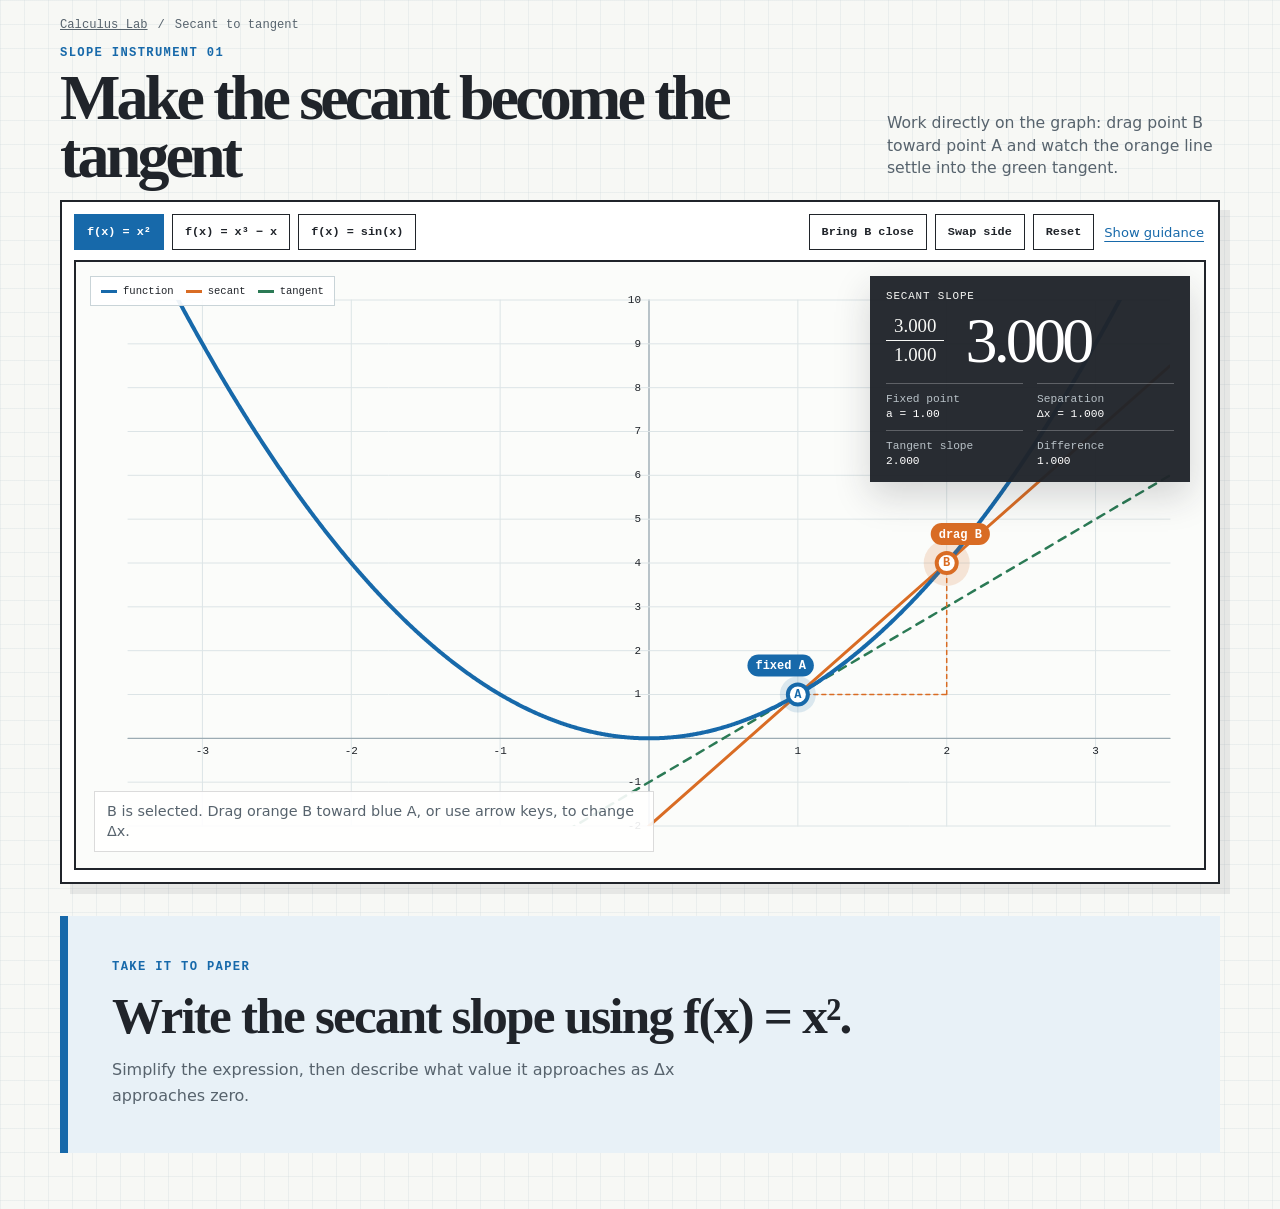
==== commit f370c88d: "Make calculus demo board interactive" ====
--- a/demos/secant-to-tangent/index.html
+++ b/demos/secant-to-tangent/index.html
@@ -23,30 +23,69 @@
       <header class="lab-header">
         <div>
           <p class="eyebrow">Slope instrument 01</p>
-          <h1>From average slope to instantaneous slope</h1>
+          <h1>Make the secant become the tangent</h1>
         </div>
         <p>
-          Pick a function, move the second point toward the fixed point, and
-          compare the orange secant slope with the green tangent slope.
+          Work directly on the graph: drag point B toward point A and watch the
+          orange line settle into the green tangent.
         </p>
       </header>
 
       <section class="instrument" aria-label="Interactive secant slope graph">
+        <div class="board-toolbar" aria-label="Graph tools">
+          <div class="function-buttons" aria-label="Choose a function">
+            <button class="function-button" type="button" data-function="quadratic" aria-pressed="true">
+              f(x) = x²
+            </button>
+            <button class="function-button" type="button" data-function="cubic" aria-pressed="false">
+              f(x) = x³ − x
+            </button>
+            <button class="function-button" type="button" data-function="sine" aria-pressed="false">
+              f(x) = sin(x)
+            </button>
+          </div>
+
+          <div class="board-actions">
+            <button id="close-gap" class="secondary-button" type="button">
+              Bring B close
+            </button>
+            <button id="switch-side" class="secondary-button" type="button">
+              Swap side
+            </button>
+            <button id="reset-demo" class="secondary-button" type="button">
+              Reset
+            </button>
+            <button
+              id="guidance-toggle"
+              class="text-button"
+              type="button"
+              aria-controls="guidance"
+              aria-expanded="false"
+            >
+              Show guidance
+            </button>
+          </div>
+        </div>
+
         <div class="graph-panel">
           <canvas
             id="graph"
+            tabindex="0"
             role="img"
+            aria-describedby="board-instructions"
             aria-label="A coordinate graph showing a function, two points, a secant line, and a tangent line."
           ></canvas>
+          <p id="board-instructions" class="board-instructions">
+            Drag orange B toward blue A. Drag blue A to move the fixed point.
+            Keyboard: press A or B, then use arrow keys.
+          </p>
           <div class="graph-legend" aria-hidden="true">
             <span><i class="function-key"></i> function</span>
             <span><i class="secant-key"></i> secant</span>
             <span><i class="tangent-key"></i> tangent</span>
           </div>
-        </div>
 
-        <aside class="work-panel" aria-label="Slope controls and readout">
-          <div class="readout-panel">
+          <aside class="readout-panel" aria-label="Live slope readout">
             <p class="readout-label">Secant slope</p>
             <div class="slope-fraction" aria-hidden="true">
               <span id="delta-y">Δy</span>
@@ -54,6 +93,14 @@
             </div>
             <output id="secant-slope" class="slope-value" aria-live="polite">—</output>
             <dl class="measurements">
+              <div>
+                <dt>Fixed point</dt>
+                <dd><output id="fixed-point-value">a = 1.00</output></dd>
+              </div>
+              <div>
+                <dt>Separation</dt>
+                <dd><output id="gap-value">Δx = 1.00</output></dd>
+              </div>
               <div>
                 <dt>Tangent slope</dt>
                 <dd id="tangent-slope">—</dd>
@@ -63,93 +110,8 @@
                 <dd id="slope-difference">—</dd>
               </div>
             </dl>
-          </div>
-
-          <section class="controls" aria-labelledby="controls-heading">
-            <div class="section-heading">
-              <h2 id="controls-heading">Try it</h2>
-              <button
-                id="guidance-toggle"
-                class="text-button"
-                type="button"
-                aria-controls="guidance"
-                aria-expanded="false"
-              >
-                Show guidance
-              </button>
-            </div>
-
-            <p class="control-hint">
-              Start by dragging <strong>Point separation</strong> toward zero.
-            </p>
-
-            <div class="control-grid">
-              <label class="field">
-                <span>Function</span>
-                <select id="function-select">
-                  <option value="quadratic">f(x) = x²</option>
-                  <option value="cubic">f(x) = x³ − x</option>
-                  <option value="sine">f(x) = sin(x)</option>
-                </select>
-              </label>
-
-              <label class="field range-field">
-                <span>
-                  Fixed point
-                  <output id="fixed-point-value" for="fixed-point">a = 1.00</output>
-                </span>
-                <input
-                  id="fixed-point"
-                  type="range"
-                  min="-1.5"
-                  max="1.5"
-                  step="0.05"
-                  value="1"
-                  aria-label="Fixed point x-coordinate"
-                >
-              </label>
-
-              <label class="field range-field">
-                <span>
-                  Point separation
-                  <output id="gap-value" for="gap">Δx = 1.00</output>
-                </span>
-                <input
-                  id="gap"
-                  type="range"
-                  min="0.05"
-                  max="1"
-                  step="0.05"
-                  value="1"
-                  aria-label="Point separation delta x"
-                >
-              </label>
-
-              <fieldset class="field side-field">
-                <legend>Approach from</legend>
-                <div class="segmented-control">
-                  <label>
-                    <input type="radio" name="side" value="-1">
-                    <span>Left</span>
-                  </label>
-                  <label>
-                    <input type="radio" name="side" value="1" checked>
-                    <span>Right</span>
-                  </label>
-                </div>
-              </fieldset>
-
-              <div class="quick-actions" aria-label="Helpful actions">
-                <button id="close-gap" class="secondary-button" type="button">
-                  Bring points close
-                </button>
-                <button id="reset-demo" class="secondary-button" type="button">
-                  Reset
-                </button>
-              </div>
-            </div>
-          </section>
-        </aside>
+          </aside>
+        </div>
       </section>
 
       <section id="guidance" class="guidance" aria-labelledby="guidance-heading" hidden>
@@ -159,26 +121,26 @@
         <div class="guidance-grid">
           <article>
             <span class="prompt-mark" aria-hidden="true">?</span>
-            <h3>Predict first</h3>
+            <h3>Grab the point</h3>
             <p>
-              Before moving the points together, will the secant slope increase,
-              decrease, or stay unchanged?
+              Move orange B before calculating. Ask whether the secant slope
+              should increase, decrease, or stay unchanged.
             </p>
           </article>
           <article>
             <span class="prompt-mark" aria-hidden="true">→</span>
             <h3>Track the difference</h3>
             <p>
-              Move <strong>Δx</strong> toward zero. Compare the orange secant
-              slope with the green tangent slope.
+              Drag B toward A. Compare the orange secant slope with the green
+              tangent slope as the gap shrinks.
             </p>
           </article>
           <article>
             <span class="prompt-mark" aria-hidden="true">±</span>
             <h3>Try both sides</h3>
             <p>
-              Does approaching from the left lead to the same slope as
-              approaching from the right?
+              Drag B across A. Does approaching from the left lead to the same
+              slope as approaching from the right?
             </p>
           </article>
         </div>
--- a/demos/secant-to-tangent/demo.css
+++ b/demos/secant-to-tangent/demo.css
@@ -2,19 +2,20 @@
   --secant-orange: #d96c24;
   --tangent-green: #2b7a55;
   --soft-blue: #e8f1f7;
-  --stage-height: clamp(440px, calc(100vh - 205px), 580px);
+  --handle-blue: #1769aa;
+  --stage-height: clamp(455px, calc(100vh - 270px), 610px);
 }
 
 .lab-shell {
-  width: min(1240px, calc(100% - 28px));
+  width: min(1160px, calc(100% - 32px));
   margin: 0 auto;
-  padding: 16px 0 56px;
+  padding: 18px 0 56px;
 }
 
 .lab-nav {
   display: flex;
   gap: 10px;
-  margin-bottom: 16px;
+  margin-bottom: 14px;
   color: var(--muted);
   font-family: var(--mono);
   font-size: 0.76rem;
@@ -26,34 +27,33 @@
 
 .lab-nav a:focus-visible,
 button:focus-visible,
-select:focus-visible,
-input:focus-visible {
+#graph:focus-visible {
   outline: 3px solid var(--function-blue);
   outline-offset: 3px;
 }
 
 .lab-header {
   display: grid;
-  grid-template-columns: minmax(0, 1fr) minmax(270px, 0.42fr);
-  gap: 32px;
+  grid-template-columns: minmax(0, 1fr) minmax(260px, 0.42fr);
+  gap: 34px;
   align-items: end;
-  margin-bottom: 18px;
+  margin-bottom: 16px;
 }
 
 .lab-header .eyebrow {
   display: block;
-  margin: 0 0 10px;
+  margin: 0 0 9px;
 }
 
 .lab-header h1 {
-  max-width: 880px;
-  font-size: clamp(2.6rem, 5.6vw, 5.2rem);
+  max-width: 780px;
+  font-size: clamp(2.55rem, 5vw, 4.85rem);
   line-height: 0.9;
   letter-spacing: -0.06em;
 }
 
 .lab-header > p {
-  max-width: 410px;
+  max-width: 420px;
   margin-bottom: 4px;
   color: var(--muted);
   font-size: 0.98rem;
@@ -62,18 +62,76 @@
 
 .instrument {
   display: grid;
-  grid-template-columns: minmax(0, 1fr) minmax(312px, 360px);
-  min-height: var(--stage-height);
+  gap: 10px;
+  padding: 12px;
   border: 2px solid var(--graphite);
   background: var(--paper-bright);
   box-shadow: 10px 10px 0 rgba(32, 36, 42, 0.08);
 }
 
+.board-toolbar {
+  display: flex;
+  flex-wrap: wrap;
+  gap: 10px 16px;
+  align-items: center;
+  justify-content: space-between;
+}
+
+.function-buttons,
+.board-actions {
+  display: flex;
+  flex-wrap: wrap;
+  gap: 8px;
+}
+
+.function-button,
+.secondary-button {
+  min-height: 36px;
+  padding: 8px 12px;
+  border: 1px solid var(--graphite);
+  color: var(--graphite);
+  background: #fff;
+  font-family: var(--mono);
+  font-size: 0.74rem;
+  font-weight: 700;
+  cursor: pointer;
+  transition:
+    color 140ms ease,
+    background 140ms ease,
+    border-color 140ms ease;
+}
+
+.function-button[aria-pressed="true"] {
+  color: #fff;
+  border-color: var(--function-blue);
+  background: var(--function-blue);
+}
+
+.function-button:hover,
+.secondary-button:hover {
+  color: #fff;
+  background: var(--graphite);
+}
+
+.text-button {
+  min-height: 36px;
+  padding: 0 2px;
+  border: 0;
+  color: var(--function-blue);
+  background: transparent;
+  font: inherit;
+  font-size: 0.82rem;
+  text-decoration: underline;
+  text-underline-offset: 4px;
+  cursor: pointer;
+}
+
 .graph-panel {
   position: relative;
   min-width: 0;
-  min-height: var(--stage-height);
+  height: var(--stage-height);
   overflow: hidden;
+  border: 2px solid var(--graphite);
   background: #fbfcfa;
 }
 
@@ -81,7 +139,28 @@
   display: block;
   width: 100%;
   height: 100%;
-  min-height: var(--stage-height);
+  touch-action: none;
+  cursor: grab;
+}
+
+#graph.is-dragging {
+  cursor: grabbing;
+}
+
+.board-instructions {
+  position: absolute;
+  right: 18px;
+  bottom: 16px;
+  left: 18px;
+  max-width: 560px;
+  margin: 0;
+  padding: 10px 12px;
+  border: 1px solid rgba(32, 36, 42, 0.16);
+  background: rgba(255, 255, 255, 0.9);
+  color: var(--muted);
+  font-size: 0.9rem;
+  line-height: 1.35;
+  pointer-events: none;
 }
 
 .graph-legend {
@@ -96,6 +175,7 @@
   background: rgba(255, 255, 255, 0.92);
   font-family: var(--mono);
   font-size: 0.66rem;
+  pointer-events: none;
 }
 
 .graph-legend span {
@@ -121,45 +201,34 @@
   background: var(--tangent-green);
 }
 
-.work-panel {
-  display: grid;
-  grid-template-rows: auto 1fr;
-  min-width: 0;
-  border-left: 2px solid var(--graphite);
-  background: var(--paper-bright);
-}
-
 .readout-panel {
-  display: grid;
-  grid-template-areas:
-    "label label"
-    "fraction value"
-    "measurements measurements";
-  grid-template-columns: auto minmax(0, 1fr);
-  column-gap: 16px;
-  row-gap: 10px;
-  padding: 16px 18px 14px;
+  position: absolute;
+  top: 14px;
+  right: 14px;
+  width: min(320px, calc(100% - 28px));
+  padding: 14px 16px 15px;
   color: var(--paper);
-  background: var(--graphite);
+  background: rgba(32, 36, 42, 0.96);
+  box-shadow: 0 14px 34px rgba(32, 36, 42, 0.18);
+  pointer-events: none;
 }
 
 .readout-label {
-  grid-area: label;
-  margin: 0;
+  margin: 0 0 10px;
   font-family: var(--mono);
-  font-size: 0.7rem;
+  font-size: 0.68rem;
   letter-spacing: 0.08em;
   text-transform: uppercase;
 }
 
 .slope-fraction {
-  display: grid;
-  grid-area: fraction;
-  align-self: center;
+  display: inline-grid;
+  margin-right: 16px;
   font-family: var(--display);
-  font-size: 1.25rem;
-  line-height: 1.2;
+  font-size: 1.18rem;
+  line-height: 1.18;
   text-align: center;
+  vertical-align: middle;
 }
 
 .slope-fraction span:first-child {
@@ -172,30 +241,27 @@
 }
 
 .slope-value {
-  display: block;
-  grid-area: value;
-  align-self: center;
-  justify-self: end;
+  display: inline-block;
   color: #fff;
   font-family: var(--display);
-  font-size: clamp(3.15rem, 5vw, 4.8rem);
+  font-size: clamp(3rem, 5vw, 4.8rem);
   font-variant-numeric: tabular-nums;
   line-height: 0.9;
   letter-spacing: -0.06em;
+  vertical-align: middle;
 }
 
 .measurements {
   display: grid;
-  grid-area: measurements;
   grid-template-columns: 1fr 1fr;
-  gap: 14px;
-  margin: 0;
+  gap: 10px 14px;
+  margin: 13px 0 0;
 }
 
 .measurements div {
   display: grid;
   gap: 3px;
-  padding-top: 10px;
+  padding-top: 9px;
   border-top: 1px solid rgba(255, 255, 255, 0.25);
 }
 
@@ -203,7 +269,7 @@
 .measurements dd {
   margin: 0;
   font-family: var(--mono);
-  font-size: 0.72rem;
+  font-size: 0.7rem;
 }
 
 .measurements dt {
@@ -213,161 +279,6 @@
 .measurements dd {
   color: #fff;
   font-variant-numeric: tabular-nums;
-}
-
-.controls {
-  margin: 0;
-  padding: 16px 18px 18px;
-  background: var(--paper-bright);
-}
-
-.controls .section-heading {
-  align-items: center;
-  padding: 0 0 10px;
-}
-
-.text-button {
-  padding: 0;
-  border: 0;
-  color: var(--function-blue);
-  background: transparent;
-  font: inherit;
-  font-size: 0.82rem;
-  text-decoration: underline;
-  text-underline-offset: 4px;
-  cursor: pointer;
-}
-
-.control-hint {
-  margin: 0 0 13px;
-  color: var(--muted);
-  font-size: 0.9rem;
-  line-height: 1.35;
-}
-
-.control-hint strong {
-  color: var(--graphite);
-}
-
-.control-grid {
-  display: grid;
-  grid-template-columns: 1fr;
-  gap: 9px;
-}
-
-.field {
-  display: grid;
-  gap: 7px;
-  min-width: 0;
-  margin: 0;
-  padding: 0;
-  border: 0;
-  background: transparent;
-}
-
-.field > span,
-.field legend {
-  width: 100%;
-  padding: 0;
-  font-family: var(--mono);
-  font-size: 0.72rem;
-  font-weight: 700;
-  letter-spacing: 0.04em;
-}
-
-.range-field > span {
-  display: flex;
-  justify-content: space-between;
-  gap: 12px;
-}
-
-.field output {
-  color: var(--function-blue);
-  font-variant-numeric: tabular-nums;
-}
-
-select {
-  width: 100%;
-  padding: 10px 34px 10px 11px;
-  border: 1px solid #9cabb3;
-  border-radius: 0;
-  color: var(--graphite);
-  background: var(--paper-bright);
-  font: inherit;
-  font-size: 0.95rem;
-}
-
-input[type="range"] {
-  width: 100%;
-  height: 28px;
-  margin: 0;
-  accent-color: var(--function-blue);
-  cursor: ew-resize;
-}
-
-.segmented-control {
-  display: grid;
-  grid-template-columns: 1fr 1fr;
-  border: 1px solid #9cabb3;
-}
-
-.segmented-control label {
-  position: relative;
-  cursor: pointer;
-}
-
-.segmented-control label + label {
-  border-left: 1px solid #9cabb3;
-}
-
-.segmented-control input {
-  position: absolute;
-  inset: 0;
-  opacity: 0;
-}
-
-.segmented-control span {
-  display: block;
-  min-height: 36px;
-  padding: 9px 10px;
-  text-align: center;
-}
-
-.segmented-control input:checked + span {
-  color: #fff;
-  background: var(--function-blue);
-}
-
-.segmented-control input:focus-visible + span {
-  outline: 3px solid var(--function-blue);
-  outline-offset: 3px;
-}
-
-.quick-actions {
-  display: grid;
-  grid-template-columns: 1fr 1fr;
-  gap: 8px;
-  margin-top: 2px;
-}
-
-.secondary-button {
-  min-height: 38px;
-  padding: 8px 10px;
-  border: 1px solid var(--graphite);
-  color: var(--graphite);
-  background: var(--paper-bright);
-  font-family: var(--mono);
-  font-size: 0.72rem;
-  font-weight: 700;
-  cursor: pointer;
-  transition:
-    color 160ms ease,
-    background 160ms ease;
-}
-
-.secondary-button:hover {
-  color: #fff;
-  background: var(--graphite);
 }
 
 .guidance[hidden] {
@@ -392,14 +303,14 @@
 
 .guidance article {
   position: relative;
-  min-height: 180px;
+  min-height: 176px;
   padding: 22px;
   overflow: hidden;
   background: rgba(255, 255, 255, 0.92);
 }
 
 .guidance h3 {
-  margin: 52px 0 10px;
+  margin: 50px 0 10px;
   font-family: var(--display);
   font-size: 1.35rem;
 }
@@ -457,9 +368,20 @@
   background: #fff;
 }
 
+@media (min-width: 1500px) {
+  .lab-shell {
+    width: 1120px;
+  }
+
+  .lab-header h1 {
+    max-width: 720px;
+    font-size: 4.35rem;
+  }
+}
+
 @media (min-width: 981px) and (max-height: 820px) {
   :root {
-    --stage-height: clamp(420px, calc(100vh - 190px), 560px);
+    --stage-height: clamp(420px, calc(100vh - 248px), 555px);
   }
 
   .lab-shell {
@@ -471,7 +393,7 @@
   }
 
   .lab-header {
-    margin-bottom: 14px;
+    margin-bottom: 12px;
   }
 
   .lab-header .eyebrow {
@@ -479,59 +401,29 @@
   }
 
   .lab-header h1 {
-    font-size: clamp(2.25rem, 4.1vw, 3.85rem);
+    font-size: clamp(2.25rem, 4vw, 3.75rem);
   }
 
   .lab-header > p {
-    font-size: 0.94rem;
-    line-height: 1.38;
-  }
-
-  .readout-panel {
-    padding: 14px 16px 12px;
-  }
-
-  .controls {
-    padding: 12px 16px 14px;
-  }
-
-  .control-hint {
-    margin-bottom: 10px;
-    font-size: 0.84rem;
-  }
-
-  .control-grid {
-    gap: 7px;
-  }
-
-  .field {
-    gap: 5px;
-  }
-
-  select {
-    padding-top: 8px;
-    padding-bottom: 8px;
-  }
-
-  input[type="range"] {
-    height: 24px;
-  }
-
-  .segmented-control span {
+    font-size: 0.92rem;
+    line-height: 1.36;
+  }
+
+  .instrument {
+    gap: 8px;
+    padding: 10px;
+  }
+
+  .function-button,
+  .secondary-button,
+  .text-button {
     min-height: 32px;
-    padding: 7px 10px;
-  }
-
-  .secondary-button {
-    min-height: 34px;
-    padding-top: 6px;
-    padding-bottom: 6px;
   }
 }
 
 @media (max-width: 980px) {
   :root {
-    --stage-height: clamp(360px, 54vh, 500px);
+    --stage-height: clamp(390px, 58vh, 540px);
   }
 
   .lab-shell {
@@ -545,54 +437,56 @@
   }
 
   .lab-header h1 {
-    font-size: clamp(2.4rem, 8vw, 4.8rem);
+    max-width: 760px;
+    font-size: clamp(2.3rem, 7.6vw, 4.6rem);
   }
 
   .lab-header > p {
-    max-width: 620px;
-  }
-
-  .instrument {
-    grid-template-columns: 1fr;
-    min-height: 0;
-  }
-
-  .graph-panel {
-    min-height: var(--stage-height);
-    border-bottom: 2px solid var(--graphite);
-  }
-
-  #graph {
-    min-height: var(--stage-height);
-  }
-
-  .work-panel {
-    grid-template-columns: minmax(260px, 0.7fr) 1fr;
-    grid-template-rows: auto;
-    border-left: 0;
-  }
-
-  .readout-panel {
-    border-right: 2px solid var(--graphite);
+    max-width: 640px;
   }
 }
 
 @media (max-width: 760px) {
   .lab-shell {
-    width: min(100% - 20px, 1240px);
+    width: min(100% - 20px, 1160px);
   }
 
   .instrument {
     box-shadow: 6px 6px 0 rgba(32, 36, 42, 0.08);
   }
 
-  .work-panel {
-    grid-template-columns: 1fr;
+  .board-actions,
+  .function-buttons {
+    display: grid;
+    grid-template-columns: 1fr 1fr;
+    width: 100%;
+  }
+
+  .function-button,
+  .secondary-button,
+  .text-button {
+    width: 100%;
+  }
+
+  .graph-panel {
+    height: auto;
+  }
+
+  #graph {
+    height: 430px;
   }
 
   .readout-panel {
-    border-right: 0;
-    border-bottom: 2px solid var(--graphite);
+    position: static;
+    width: auto;
+    box-shadow: none;
+    pointer-events: auto;
+  }
+
+  .board-instructions {
+    position: static;
+    max-width: none;
+    border-width: 1px 0 0;
   }
 
   .guidance-grid {
@@ -619,7 +513,8 @@
   }
 
   .measurements,
-  .quick-actions {
+  .board-actions,
+  .function-buttons {
     grid-template-columns: 1fr;
   }
 }
